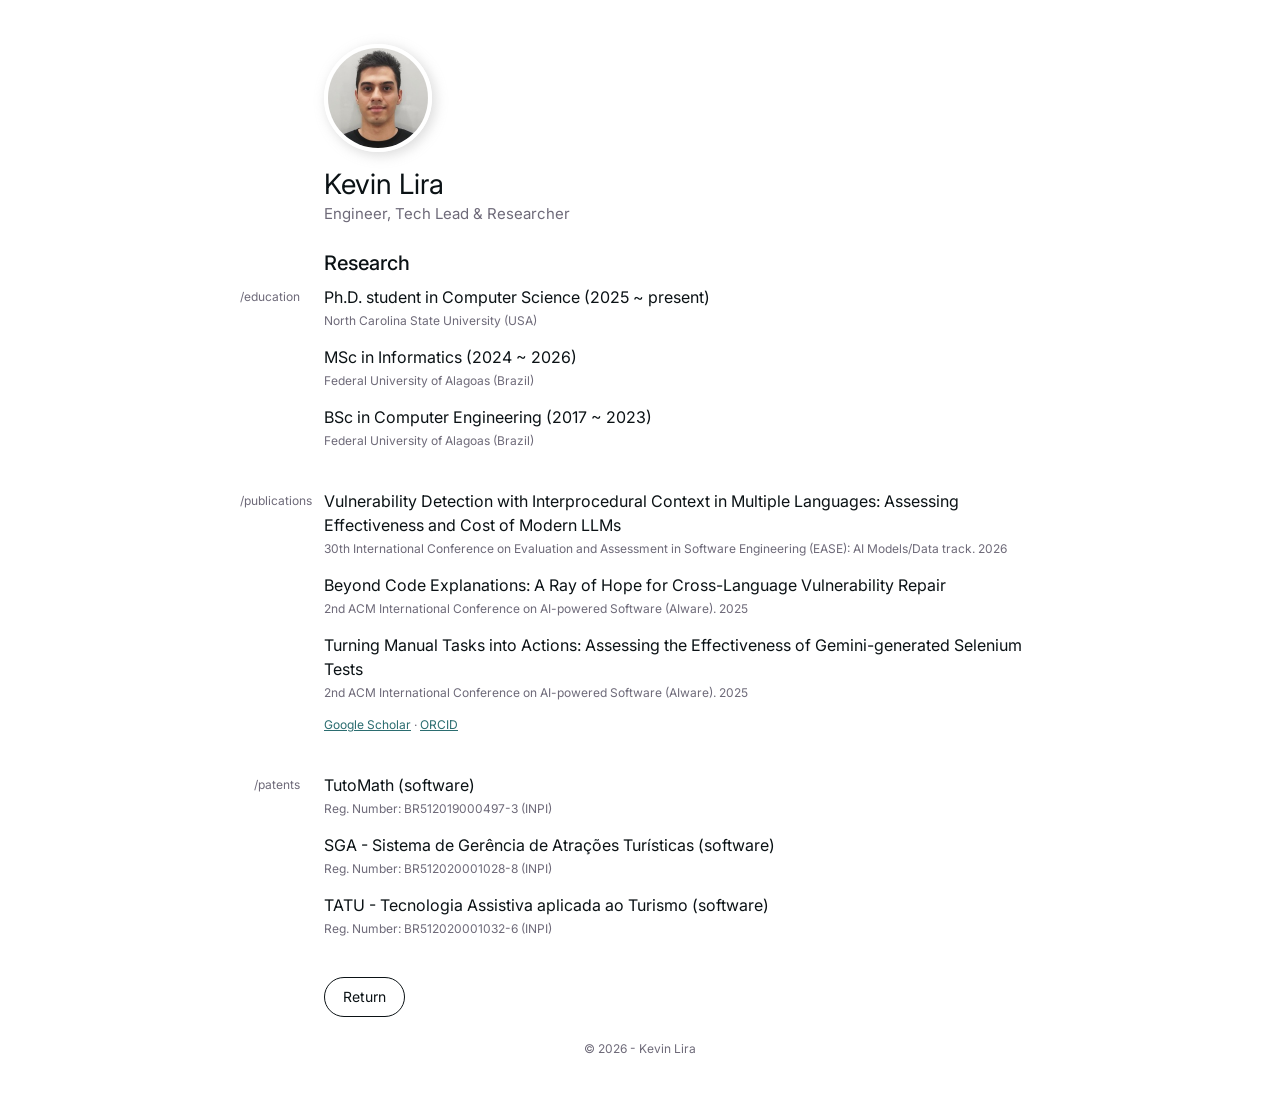
==== publications/index.html @ d783936a "feat: update site structure" ====
<!DOCTYPE html>
<html lang="en-US">

<head>
    <meta charset="utf-8" />
    <meta http-equiv="X-UA-Compatible" content="IE=edge">
    <title>Publications &amp; Research | Kevin Lira</title>
    <meta name="description" content="Peer-reviewed publications by Kevin Lira on LLM-based vulnerability detection, cross-language vulnerability repair, and automated software testing.">
    <meta name="author" content="Kevin Lira">
    <meta name="viewport" content="width=device-width, initial-scale=1">
    <meta name="theme-color" content="#862F32">
    <meta name="apple-mobile-web-app-status-bar-style" content="#862F32">
    <meta name="msapplication-navbutton-color" content="#862F32">
    <link rel="canonical" href="https://kevinws.com/publications/">
    <style>
        html,body,div,span,applet,object,iframe,h1,h2,h3,h4,h5,h6,p,blockquote,pre,a,abbr,acronym,address,big,cite,code,del,dfn,em,img,ins,kbd,q,s,samp,small,strike,strong,sub,sup,tt,var,b,u,i,center,dl,dt,dd,ol,ul,li,fieldset,form,label,legend,table,caption,tbody,tfoot,thead,tr,th,td,article,aside,canvas,details,embed,figure,figcaption,footer,header,hgroup,menu,nav,output,ruby,section,summary,time,mark,audio,video{margin:0;padding:0;border:0;font-size:100%;font:inherit;vertical-align:baseline}
        article,aside,details,figcaption,figure,footer,header,hgroup,menu,nav,section{display:block}
        body{line-height:1}
        ol,ul{list-style:none}
        blockquote,q{quotes:none}
        blockquote:before,blockquote:after,q:before,q:after{content:"";content:none}
        table{border-collapse:collapse;border-spacing:0}
        body{margin:0;height:100vh;display:grid;place-items:center;font-family:"Inter",sans-serif;color:#0b1215}
        .container{margin:24px 0;max-width:800px;padding:20px}
        h1{font-size:28px;font-weight:400}
        h2{font-size:15px;font-weight:400;color:#6E6A79}
        h3{font-weight:500;font-size:20px;margin:32px 0 -12px 84px}
        .label{text-align:right;min-width:60px;font-size:12px;font-weight:400;color:#6E6A79;line-height:2}
        header{margin-left:84px;display:flex;flex-direction:column;gap:8px}
        footer{text-align:center}
        span{font-size:12px;line-height:16px;color:#6E6A79;margin:4px 0 16px;display:block}
        section{margin:24px 0;display:flex;flex-direction:row;gap:24px}
        p{font-size:16px;font-weight:400;line-height:1.5}
        .cta{color:#0b1215;border:1px solid #0b1215;padding:12px 18px;border-radius:32px;text-decoration:none;font-size:14px}
        #social{gap:12px;margin-left:84px}
        .cta:hover{background-color:cadetblue;color:white;border-color:cadetblue}
        a{color:#2B6D70}
        header a{color:inherit;text-decoration:none}
        img{border-radius:50%;margin-bottom:8px;border:4px solid white;box-shadow:#9e9e9e57 3px 3px 12px 1px}
        #publications{display:flex;flex-direction:row}
    </style>

    <!--[if IE]><link rel="shortcut icon" href="/assets/icons/meta/favicon.ico"><![endif]-->
    <link rel="apple-touch-icon" sizes="180x180" href="/assets/icons/meta/apple-touch-icon.png">
    <link rel="icon" href="/assets/icons/meta/icon.png">
    <link rel="preconnect" href="https://fonts.googleapis.com">
    <link rel="preconnect" href="https://fonts.gstatic.com" crossorigin>
    <link rel="preload" as="style" href="https://fonts.googleapis.com/css2?family=Inter:ital,opsz,wght@0,14..32,100..900;1,14..32,100..900&display=swap" onload="this.onload=null;this.rel='stylesheet'">
    <noscript><link rel="stylesheet" href="https://fonts.googleapis.com/css2?family=Inter:ital,opsz,wght@0,14..32,100..900;1,14..32,100..900&display=swap"></noscript>

    <meta property="og:type" content="website">
    <meta property="og:title" content="Publications &amp; Research | Kevin Lira">
    <meta property="og:description" content="Peer-reviewed publications by Kevin Lira on LLM-based vulnerability detection, cross-language vulnerability repair, and automated software testing.">
    <meta property="og:url" content="https://kevinws.com/publications/">
    <meta property="og:image" content="https://kevinws.com/assets/img/avatar.jpeg">
    <meta name="twitter:card" content="summary">
    <meta name="twitter:title" content="Publications &amp; Research | Kevin Lira">
    <meta name="twitter:description" content="Peer-reviewed publications by Kevin Lira on LLM-based vulnerability detection, cross-language vulnerability repair, and automated software testing.">
    <meta name="twitter:image" content="https://kevinws.com/assets/img/avatar.jpeg">

    <script type="application/ld+json">
    {
        "@context": "https://schema.org",
        "@graph": [
            {
                "@type": "ScholarlyArticle",
                "headline": "Vulnerability Detection with Interprocedural Context in Multiple Languages: Assessing Effectiveness and Cost of Modern LLMs",
                "author": { "@type": "Person", "name": "Kevin Lira" },
                "isPartOf": "30th International Conference on Evaluation and Assessment in Software Engineering (EASE): AI Models/Data track",
                "datePublished": "2026"
            },
            {
                "@type": "ScholarlyArticle",
                "headline": "Beyond Code Explanations: A Ray of Hope for Cross-Language Vulnerability Repair",
                "author": { "@type": "Person", "name": "Kevin Lira" },
                "isPartOf": "2nd ACM International Conference on AI-powered Software (AIware)",
                "datePublished": "2025"
            },
            {
                "@type": "ScholarlyArticle",
                "headline": "Turning Manual Tasks into Actions: Assessing the Effectiveness of Gemini-generated Selenium Tests",
                "author": { "@type": "Person", "name": "Kevin Lira" },
                "isPartOf": "2nd ACM International Conference on AI-powered Software (AIware)",
                "datePublished": "2025"
            }
        ]
    }
    </script>
</head>

<body>
    <div class="container">
        <header>
            <a href="/"><img src="/assets/img/avatar.jpeg" width="100" height="100" alt="Kevin Lira" draggable="false"></a>
            <h1><a href="/">Kevin Lira</a></h1>
            <h2>Engineer, Tech Lead & Researcher</h2>
        </header>
        <main>
            <h3>Research</h3>
            <section id="education">

                <div class="label">/education</div>
                <div>

                    <p>Ph.D. student in Computer Science (2025 ~ present)</p>
                    <span>North Carolina State University (USA)</span>

                    <p>MSc in Informatics (2024 ~ 2026)</p>
                    <span>Federal University of Alagoas (Brazil)</span>

                    <p>BSc in Computer Engineering (2017 ~ 2023)</p>
                    <span>Federal University of Alagoas (Brazil)</span>

                </div>
            </section>

            <section id="publications">

                <div class="label">/publications</div>
                <div>
                    <p>Vulnerability Detection with Interprocedural Context in Multiple Languages: Assessing Effectiveness and Cost of Modern LLMs</p>
                    <span>30th International Conference on Evaluation and Assessment in Software Engineering (EASE): AI Models/Data track. 2026</span>

                    <p>Beyond Code Explanations: A Ray of Hope for Cross-Language Vulnerability Repair</p>
                    <span>2nd ACM International Conference on AI-powered Software (AIware). 2025</span>

                    <p>Turning Manual Tasks into Actions: Assessing the Effectiveness of Gemini-generated Selenium Tests</p>
                    <span>2nd ACM International Conference on AI-powered Software (AIware). 2025</span>

                    <span><a rel="me" href="https://scholar.google.com/citations?user=9GWvJagAAAAJ">Google Scholar</a> · <a rel="me" href="https://orcid.org/0000-0001-7324-3925">ORCID</a></span>
                </div>
            </section>

            <section id="patents">

                <div class="label">/patents</div>
                <div>
                    <p>TutoMath (software)</p>
                    <span>Reg. Number: BR512019000497-3 (INPI)</span>

                    <p>SGA - Sistema de Gerência de Atrações Turísticas (software)</p>
                    <span>Reg. Number: BR512020001028-8 (INPI)</span>

                    <p>TATU - Tecnologia Assistiva aplicada ao Turismo (software)</p>
                    <span>Reg. Number: BR512020001032-6 (INPI)</span>
                </div>
            </section>

            <section id="social">
                <a class="cta" href="/">Return</a>
            </section>
        </main>
        <footer>
            <span>© 2026 - Kevin Lira</span>
        </footer>
    </div>

</body>

</html>
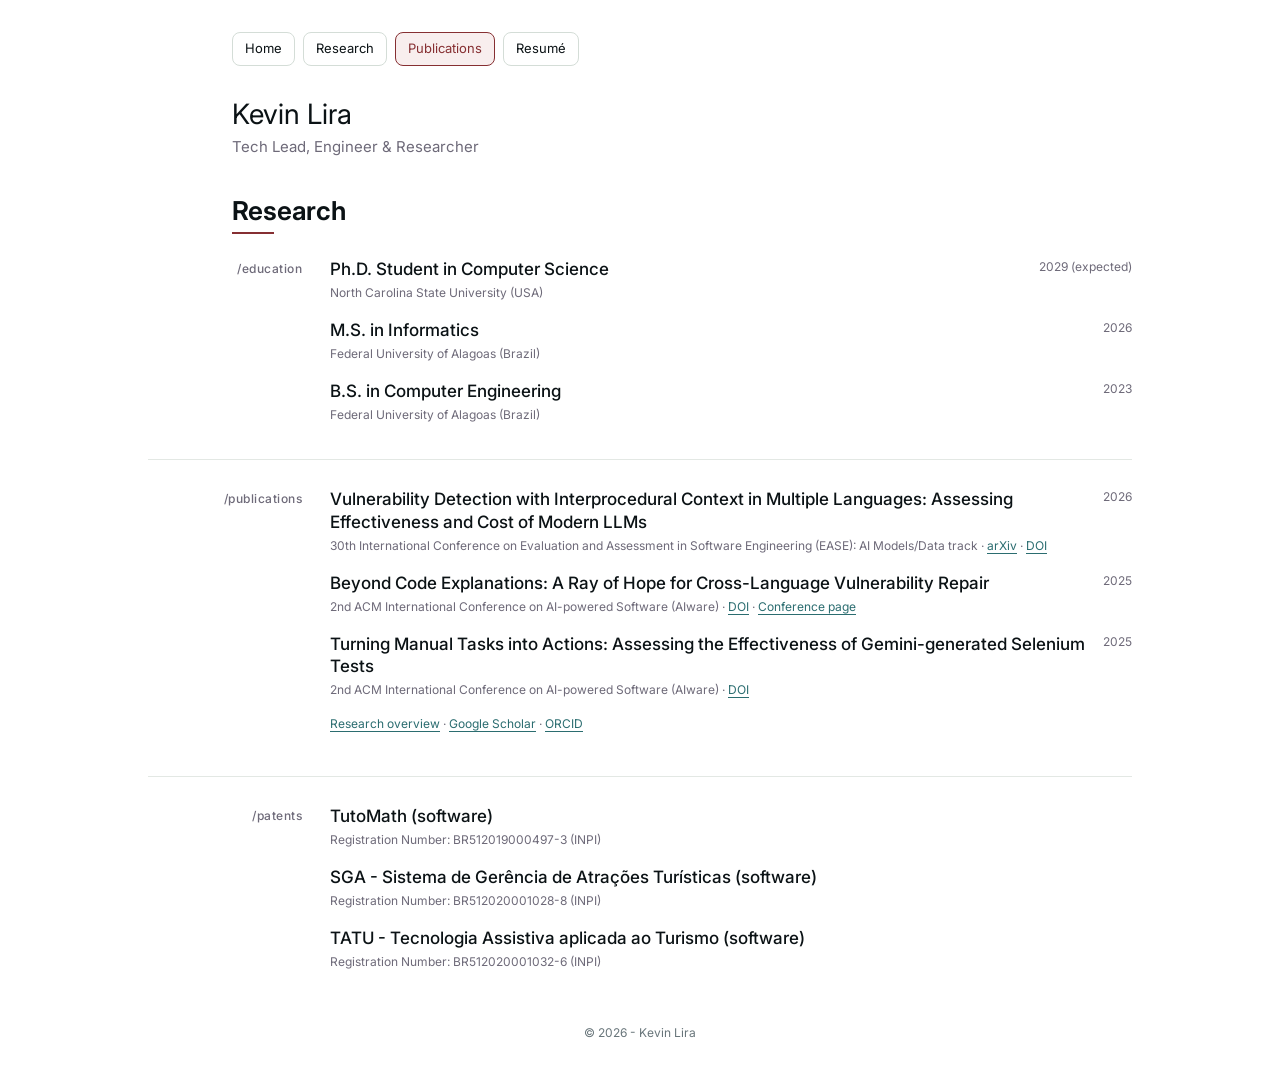
==== commit 71230e0f: "feat: update the content" ====
--- a/publications/index.html
+++ b/publications/index.html
@@ -4,41 +4,15 @@
 <head>
     <meta charset="utf-8" />
     <meta http-equiv="X-UA-Compatible" content="IE=edge">
-    <title>Publications &amp; Research | Kevin Lira</title>
-    <meta name="description" content="Peer-reviewed publications by Kevin Lira on LLM-based vulnerability detection, cross-language vulnerability repair, and automated software testing.">
+    <title>Publications on LLM Security &amp; Software Testing | Kevin Lira</title>
+    <meta name="description" content="Peer-reviewed publications by Kevin Lira on LLM security, vulnerability detection, cross-language vulnerability repair, and AI-generated software tests.">
     <meta name="author" content="Kevin Lira">
     <meta name="viewport" content="width=device-width, initial-scale=1">
     <meta name="theme-color" content="#862F32">
     <meta name="apple-mobile-web-app-status-bar-style" content="#862F32">
     <meta name="msapplication-navbutton-color" content="#862F32">
     <link rel="canonical" href="https://kevinws.com/publications/">
-    <style>
-        html,body,div,span,applet,object,iframe,h1,h2,h3,h4,h5,h6,p,blockquote,pre,a,abbr,acronym,address,big,cite,code,del,dfn,em,img,ins,kbd,q,s,samp,small,strike,strong,sub,sup,tt,var,b,u,i,center,dl,dt,dd,ol,ul,li,fieldset,form,label,legend,table,caption,tbody,tfoot,thead,tr,th,td,article,aside,canvas,details,embed,figure,figcaption,footer,header,hgroup,menu,nav,output,ruby,section,summary,time,mark,audio,video{margin:0;padding:0;border:0;font-size:100%;font:inherit;vertical-align:baseline}
-        article,aside,details,figcaption,figure,footer,header,hgroup,menu,nav,section{display:block}
-        body{line-height:1}
-        ol,ul{list-style:none}
-        blockquote,q{quotes:none}
-        blockquote:before,blockquote:after,q:before,q:after{content:"";content:none}
-        table{border-collapse:collapse;border-spacing:0}
-        body{margin:0;height:100vh;display:grid;place-items:center;font-family:"Inter",sans-serif;color:#0b1215}
-        .container{margin:24px 0;max-width:800px;padding:20px}
-        h1{font-size:28px;font-weight:400}
-        h2{font-size:15px;font-weight:400;color:#6E6A79}
-        h3{font-weight:500;font-size:20px;margin:32px 0 -12px 84px}
-        .label{text-align:right;min-width:60px;font-size:12px;font-weight:400;color:#6E6A79;line-height:2}
-        header{margin-left:84px;display:flex;flex-direction:column;gap:8px}
-        footer{text-align:center}
-        span{font-size:12px;line-height:16px;color:#6E6A79;margin:4px 0 16px;display:block}
-        section{margin:24px 0;display:flex;flex-direction:row;gap:24px}
-        p{font-size:16px;font-weight:400;line-height:1.5}
-        .cta{color:#0b1215;border:1px solid #0b1215;padding:12px 18px;border-radius:32px;text-decoration:none;font-size:14px}
-        #social{gap:12px;margin-left:84px}
-        .cta:hover{background-color:cadetblue;color:white;border-color:cadetblue}
-        a{color:#2B6D70}
-        header a{color:inherit;text-decoration:none}
-        img{border-radius:50%;margin-bottom:8px;border:4px solid white;box-shadow:#9e9e9e57 3px 3px 12px 1px}
-        #publications{display:flex;flex-direction:row}
-    </style>
+    <link rel="stylesheet" href="/assets/css/site.css">
 
     <!--[if IE]><link rel="shortcut icon" href="/assets/icons/meta/favicon.ico"><![endif]-->
     <link rel="apple-touch-icon" sizes="180x180" href="/assets/icons/meta/apple-touch-icon.png">
@@ -49,14 +23,14 @@
     <noscript><link rel="stylesheet" href="https://fonts.googleapis.com/css2?family=Inter:ital,opsz,wght@0,14..32,100..900;1,14..32,100..900&display=swap"></noscript>
 
     <meta property="og:type" content="website">
-    <meta property="og:title" content="Publications &amp; Research | Kevin Lira">
-    <meta property="og:description" content="Peer-reviewed publications by Kevin Lira on LLM-based vulnerability detection, cross-language vulnerability repair, and automated software testing.">
+    <meta property="og:title" content="Publications on LLM Security &amp; Software Testing | Kevin Lira">
+    <meta property="og:description" content="Peer-reviewed publications by Kevin Lira on LLM security, vulnerability detection, cross-language vulnerability repair, and AI-generated software tests.">
     <meta property="og:url" content="https://kevinws.com/publications/">
-    <meta property="og:image" content="https://kevinws.com/assets/img/avatar.jpeg">
+    <meta property="og:image" content="https://kevinws.com/assets/img/kevin-lira-tech-lead-front-end-engineer.jpeg">
     <meta name="twitter:card" content="summary">
-    <meta name="twitter:title" content="Publications &amp; Research | Kevin Lira">
-    <meta name="twitter:description" content="Peer-reviewed publications by Kevin Lira on LLM-based vulnerability detection, cross-language vulnerability repair, and automated software testing.">
-    <meta name="twitter:image" content="https://kevinws.com/assets/img/avatar.jpeg">
+    <meta name="twitter:title" content="Publications on LLM Security &amp; Software Testing | Kevin Lira">
+    <meta name="twitter:description" content="Peer-reviewed publications by Kevin Lira on LLM security, vulnerability detection, cross-language vulnerability repair, and AI-generated software tests.">
+    <meta name="twitter:image" content="https://kevinws.com/assets/img/kevin-lira-tech-lead-front-end-engineer.jpeg">
 
     <script type="application/ld+json">
     {
@@ -65,23 +39,55 @@
             {
                 "@type": "ScholarlyArticle",
                 "headline": "Vulnerability Detection with Interprocedural Context in Multiple Languages: Assessing Effectiveness and Cost of Modern LLMs",
-                "author": { "@type": "Person", "name": "Kevin Lira" },
+                "author": [
+                    { "@id": "https://kevinws.com/#kevin-lira" },
+                    { "@type": "Person", "name": "Baldoino Fonseca" },
+                    { "@type": "Person", "name": "Davy Baía" },
+                    { "@type": "Person", "name": "Márcio Ribeiro" },
+                    { "@type": "Person", "name": "Wesley K. G. Assunção" }
+                ],
                 "isPartOf": "30th International Conference on Evaluation and Assessment in Software Engineering (EASE): AI Models/Data track",
-                "datePublished": "2026"
+                "datePublished": "2026",
+                "identifier": "arXiv:2604.08417",
+                "url": "https://arxiv.org/abs/2604.08417",
+                "sameAs": "https://doi.org/10.48550/arXiv.2604.08417",
+                "keywords": "LLM security, vulnerability detection, interprocedural context, software security"
             },
             {
                 "@type": "ScholarlyArticle",
                 "headline": "Beyond Code Explanations: A Ray of Hope for Cross-Language Vulnerability Repair",
-                "author": { "@type": "Person", "name": "Kevin Lira" },
+                "author": [
+                    { "@id": "https://kevinws.com/#kevin-lira" },
+                    { "@type": "Person", "name": "Baldoino Fonseca" },
+                    { "@type": "Person", "name": "Wesley K. G. Assunção" },
+                    { "@type": "Person", "name": "Davy Baía" },
+                    { "@type": "Person", "name": "Márcio Ribeiro" }
+                ],
                 "isPartOf": "2nd ACM International Conference on AI-powered Software (AIware)",
-                "datePublished": "2025"
+                "datePublished": "2025",
+                "identifier": "10.1109/AIware69974.2025.00017",
+                "url": "https://doi.org/10.1109/AIware69974.2025.00017",
+                "sameAs": "https://2025.aiwareconf.org/details/aiware-2025-papers/18/Beyond-Code-Explanations-A-Ray-of-Hope-for-Cross-Language-Vulnerability-Repair",
+                "keywords": "cross-language vulnerability repair, automated program repair, LLM security"
             },
             {
                 "@type": "ScholarlyArticle",
                 "headline": "Turning Manual Tasks into Actions: Assessing the Effectiveness of Gemini-generated Selenium Tests",
-                "author": { "@type": "Person", "name": "Kevin Lira" },
+                "author": [
+                    { "@type": "Person", "name": "Myron David Lucena Campos Peixoto" },
+                    { "@type": "Person", "name": "Baldoino Fonseca" },
+                    { "@type": "Person", "name": "Davy de Medeiros Baia" },
+                    { "@id": "https://kevinws.com/#kevin-lira" },
+                    { "@type": "Person", "name": "Márcio Ribeiro" },
+                    { "@type": "Person", "name": "Wesley K. G. Assunção" },
+                    { "@type": "Person", "name": "Nathalia Nascimento" },
+                    { "@type": "Person", "name": "Paulo Alencar" }
+                ],
                 "isPartOf": "2nd ACM International Conference on AI-powered Software (AIware)",
-                "datePublished": "2025"
+                "datePublished": "2025",
+                "identifier": "10.1109/AIware69974.2025.00012",
+                "url": "https://doi.org/10.1109/AIware69974.2025.00012",
+                "keywords": "automated software testing, Selenium tests, Gemini, generative AI"
             }
         ]
     }
@@ -90,64 +96,92 @@
 
 <body>
     <div class="container">
-        <header>
-            <a href="/"><img src="/assets/img/avatar.jpeg" width="100" height="100" alt="Kevin Lira" draggable="false"></a>
-            <h1><a href="/">Kevin Lira</a></h1>
-            <h2>Engineer, Tech Lead & Researcher</h2>
+        <nav class="top-menu" aria-label="Site navigation">
+            <input class="menu-toggle" id="site-menu" type="checkbox">
+            <label class="menu-button" for="site-menu">Menu</label>
+            <div class="top-nav">
+                <a href="/">Home</a>
+                <a href="/research/">Research</a>
+                <a href="/publications/" aria-current="page">Publications</a>
+                <a href="/resume/">Resumé</a>
+            </div>
+        </nav>
+        <header class="site-header compact">
+            <h1 class="site-title"><a href="/">Kevin Lira</a></h1>
+            <p class="site-subtitle">Tech Lead, Engineer & Researcher</p>
         </header>
         <main>
-            <h3>Research</h3>
-            <section id="education">
-
+            <h2 class="page-heading">Research</h2>
+            <section class="text-section" id="education">
                 <div class="label">/education</div>
                 <div>
-
-                    <p>Ph.D. student in Computer Science (2025 ~ present)</p>
-                    <span>North Carolina State University (USA)</span>
-
-                    <p>MSc in Informatics (2024 ~ 2026)</p>
-                    <span>Federal University of Alagoas (Brazil)</span>
-
-                    <p>BSc in Computer Engineering (2017 ~ 2023)</p>
-                    <span>Federal University of Alagoas (Brazil)</span>
-
+                    <article class="entry">
+                        <div class="entry-head">
+                            <h2>Ph.D. Student in Computer Science</h2>
+                            <div class="entry-date">2029 (expected)</div>
+                        </div>
+                        <p class="entry-meta">North Carolina State University (USA)</p>
+                    </article>
+                    <article class="entry">
+                        <div class="entry-head">
+                            <h2>M.S. in Informatics</h2>
+                            <div class="entry-date">2026</div>
+                        </div>
+                        <p class="entry-meta">Federal University of Alagoas (Brazil)</p>
+                    </article>
+                    <article class="entry">
+                        <div class="entry-head">
+                            <h2>B.S. in Computer Engineering</h2>
+                            <div class="entry-date">2023</div>
+                        </div>
+                        <p class="entry-meta">Federal University of Alagoas (Brazil)</p>
+                    </article>
                 </div>
             </section>
-
-            <section id="publications">
-
+            <section class="text-section" id="publications">
                 <div class="label">/publications</div>
                 <div>
-                    <p>Vulnerability Detection with Interprocedural Context in Multiple Languages: Assessing Effectiveness and Cost of Modern LLMs</p>
-                    <span>30th International Conference on Evaluation and Assessment in Software Engineering (EASE): AI Models/Data track. 2026</span>
+                    <article class="entry">
+                        <div class="entry-head">
+                            <h2>Vulnerability Detection with Interprocedural Context in Multiple Languages: Assessing Effectiveness and Cost of Modern LLMs</h2>
+                            <div class="entry-date">2026</div>
+                        </div>
+                        <p class="entry-meta">30th International Conference on Evaluation and Assessment in Software Engineering (EASE): AI Models/Data track · <a href="https://arxiv.org/abs/2604.08417">arXiv</a> · <a href="https://doi.org/10.48550/arXiv.2604.08417">DOI</a></p>
+                    </article>
+                    <article class="entry">
+                        <div class="entry-head">
+                            <h2>Beyond Code Explanations: A Ray of Hope for Cross-Language Vulnerability Repair</h2>
+                            <div class="entry-date">2025</div>
+                        </div>
+                        <p class="entry-meta">2nd ACM International Conference on AI-powered Software (AIware) · <a href="https://doi.org/10.1109/AIware69974.2025.00017">DOI</a> · <a href="https://2025.aiwareconf.org/details/aiware-2025-papers/18/Beyond-Code-Explanations-A-Ray-of-Hope-for-Cross-Language-Vulnerability-Repair">Conference page</a></p>
+                    </article>
+                    <article class="entry">
+                        <div class="entry-head">
+                            <h2>Turning Manual Tasks into Actions: Assessing the Effectiveness of Gemini-generated Selenium Tests</h2>
+                            <div class="entry-date">2025</div>
+                        </div>
+                        <p class="entry-meta">2nd ACM International Conference on AI-powered Software (AIware) · <a href="https://doi.org/10.1109/AIware69974.2025.00012">DOI</a></p>
+                    </article>
 
-                    <p>Beyond Code Explanations: A Ray of Hope for Cross-Language Vulnerability Repair</p>
-                    <span>2nd ACM International Conference on AI-powered Software (AIware). 2025</span>
-
-                    <p>Turning Manual Tasks into Actions: Assessing the Effectiveness of Gemini-generated Selenium Tests</p>
-                    <span>2nd ACM International Conference on AI-powered Software (AIware). 2025</span>
-
-                    <span><a rel="me" href="https://scholar.google.com/citations?user=9GWvJagAAAAJ">Google Scholar</a> · <a rel="me" href="https://orcid.org/0000-0001-7324-3925">ORCID</a></span>
+                    <span><a href="/research/">Research overview</a> · <a rel="me" href="https://scholar.google.com/citations?user=9GWvJagAAAAJ">Google Scholar</a> · <a rel="me" href="https://orcid.org/0000-0001-7324-3925">ORCID</a></span>
                 </div>
             </section>
-
-            <section id="patents">
-
+            <section class="text-section" id="patents">
                 <div class="label">/patents</div>
                 <div>
-                    <p>TutoMath (software)</p>
-                    <span>Reg. Number: BR512019000497-3 (INPI)</span>
-
-                    <p>SGA - Sistema de Gerência de Atrações Turísticas (software)</p>
-                    <span>Reg. Number: BR512020001028-8 (INPI)</span>
-
-                    <p>TATU - Tecnologia Assistiva aplicada ao Turismo (software)</p>
-                    <span>Reg. Number: BR512020001032-6 (INPI)</span>
+                    <article class="entry">
+                        <h2>TutoMath (software)</h2>
+                        <p class="entry-meta">Registration Number: BR512019000497-3 (INPI)</p>
+                    </article>
+                    <article class="entry">
+                        <h2>SGA - Sistema de Gerência de Atrações Turísticas (software)</h2>
+                        <p class="entry-meta">Registration Number: BR512020001028-8 (INPI)</p>
+                    </article>
+                    <article class="entry">
+                        <h2>TATU - Tecnologia Assistiva aplicada ao Turismo (software)</h2>
+                        <p class="entry-meta">Registration Number: BR512020001032-6 (INPI)</p>
+                    </article>
                 </div>
-            </section>
-
-            <section id="social">
-                <a class="cta" href="/">Return</a>
             </section>
         </main>
         <footer>
--- a/assets/css/site.css
+++ b/assets/css/site.css
@@ -0,0 +1,67 @@
+:root{--ink:#0b1215;--muted:#6e6a79;--link:#2b6d70;--accent:#862f32;--line:#e3e8e4;--line-strong:#d4ddd7;--wash:#eef7f6;--soft:#fbfcfb;--label-col:154px;--gap:28px;--content-start:182px;--radius:8px}
+*{box-sizing:border-box}
+html{font-size:16px}
+body{margin:0;min-height:100vh;font-family:"Inter",sans-serif;color:var(--ink);background:#fff;line-height:1.5;-webkit-font-smoothing:antialiased;text-rendering:optimizeLegibility}
+a{color:var(--link);text-decoration-thickness:1px;text-underline-offset:3px}
+a:hover{color:var(--accent)}
+a:focus-visible,.menu-button:focus-visible{outline:2px solid var(--link);outline-offset:3px}
+.container{width:min(1040px,100%);margin:0 auto;padding:32px 28px 24px}
+.top-menu{margin:0 0 32px 84px}
+.menu-toggle{position:absolute;width:1px;height:1px;opacity:0}
+.menu-button{display:none}
+.top-nav{display:flex;flex-wrap:wrap;gap:8px}
+.top-nav a{display:inline-flex;align-items:center;min-height:34px;padding:8px 12px;border:1px solid var(--line-strong);border-radius:var(--radius);color:var(--ink);background:#fff;text-decoration:none;font-size:13px;line-height:1.2}
+.top-nav a:hover{border-color:var(--link);background:var(--wash);color:var(--ink)}
+.top-nav a[aria-current="page"]{border-color:var(--accent);background:#f8eeee;color:var(--accent)}
+.site-header{margin-left:84px;display:flex;flex-direction:column;gap:8px}
+.site-header.compact{gap:6px}
+.site-header a{color:inherit;text-decoration:none}
+.site-avatar{width:100px;height:100px;border-radius:50%;margin-bottom:8px;border:4px solid #fff;box-shadow:0 8px 24px rgba(25,39,44,.16);object-fit:cover}
+.site-title{font-size:28px;line-height:1.15;font-weight:400;letter-spacing:0;margin:0}
+.site-subtitle{font-size:15px;font-weight:400;color:var(--muted);margin:0}
+.resume-contact{display:flex;flex-wrap:wrap;gap:8px 14px;margin:4px 0 0;color:var(--muted);font-size:13px;line-height:1.4}
+.resume-contact a{color:var(--link);text-decoration:none}
+.resume-contact a:hover{text-decoration:underline}
+.resume-actions{display:flex;flex-wrap:wrap;gap:8px;margin-top:10px}
+.download-link{display:inline-flex;align-items:center;min-height:34px;padding:8px 12px;border:1px solid var(--accent);border-radius:var(--radius);background:#fff;color:var(--accent);text-decoration:none;font-size:13px;line-height:1.2}
+.download-link:hover{background:#f8eeee;color:var(--accent)}
+.page-heading{position:relative;font-weight:650;font-size:26px;line-height:1.2;margin:36px 0 4px;padding-left:84px;color:var(--ink)}
+.page-heading:before{content:"";position:absolute;left:84px;bottom:-8px;width:42px;height:2px;background:var(--accent)}
+.text-section{display:grid;grid-template-columns:var(--label-col) minmax(0,1fr);align-items:start;gap:var(--gap);width:100%;margin:0;padding:28px 0;border-top:1px solid var(--line)}
+main>.text-section:first-child,.page-heading+.text-section{border-top:0}
+.label{text-align:right;font-size:12px;font-weight:500;color:var(--muted);line-height:1.8;letter-spacing:.04em}
+.chip-section .label{padding-top:12px}
+p,.text-section li{font-size:16px;font-weight:400;line-height:1.5;margin:0}
+.text-section ul{list-style:none;margin:0;padding:0}
+.text-section li{margin-bottom:10px}
+.text-section span{font-size:12px;line-height:16px;color:var(--muted);margin:4px 0 16px;display:block}
+.entry{margin-bottom:18px}
+.entry:last-child{margin-bottom:0}
+.entry-head{display:flex;align-items:flex-start;justify-content:space-between;gap:18px;margin-bottom:2px}
+.entry h2{font-size:17px;line-height:1.35;font-weight:500;margin:0}
+.entry-date{font-size:12px;line-height:1.5;color:var(--muted);text-align:right;white-space:nowrap}
+.entry-meta{font-size:12px;line-height:16px;color:var(--muted);margin:4px 0 8px}
+.entry ul{list-style:none;margin:0;padding:0}
+.dash-list li,.entry li{font-size:14px;line-height:1.5;margin:0 0 6px;padding-left:14px;position:relative}
+.dash-list li:before,.entry li:before{content:"";position:absolute;left:0;top:.72em;width:6px;height:1px;background:var(--accent)}
+.chips{display:flex;flex-wrap:wrap;gap:6px}
+.chip{display:inline-flex;align-items:center;min-height:28px;padding:5px 9px;border-radius:var(--radius);border:1px solid #d9e1dc;background:var(--soft);color:#243036;font-size:13px;line-height:1.2}
+.text-section .chip{margin:0}
+footer{text-align:center;color:#68757a;font-size:12px;padding:18px 0 0}
+
+@media (max-width:720px){
+    .container{padding:24px 20px}
+    .top-menu,.site-header{margin-left:0}
+    .page-heading{padding-left:0}
+    .page-heading:before{left:0}
+    .menu-button{display:inline-flex;align-items:center;gap:8px;min-height:38px;padding:9px 12px;border:1px solid var(--line-strong);border-radius:var(--radius);background:#fff;color:var(--ink);font-size:13px;line-height:1.2;cursor:pointer}
+    .menu-toggle:focus-visible+.menu-button{outline:2px solid var(--link);outline-offset:3px}
+    .menu-button:before{content:"";display:block;width:16px;height:12px;background:linear-gradient(currentColor,currentColor) 0 0/16px 2px no-repeat,linear-gradient(currentColor,currentColor) 0 5px/16px 2px no-repeat,linear-gradient(currentColor,currentColor) 0 10px/16px 2px no-repeat}
+    .top-nav{display:none;flex-direction:column;align-items:stretch;margin-top:10px}
+    .top-nav a{width:100%;justify-content:center}
+    .menu-toggle:checked~.top-nav{display:flex}
+    .text-section{display:grid;grid-template-columns:1fr;gap:12px;padding:24px 0}
+    .label{text-align:left;min-width:72px}
+    .entry-head{display:block}
+    .entry-date{text-align:left;margin-top:2px;white-space:normal}
+}
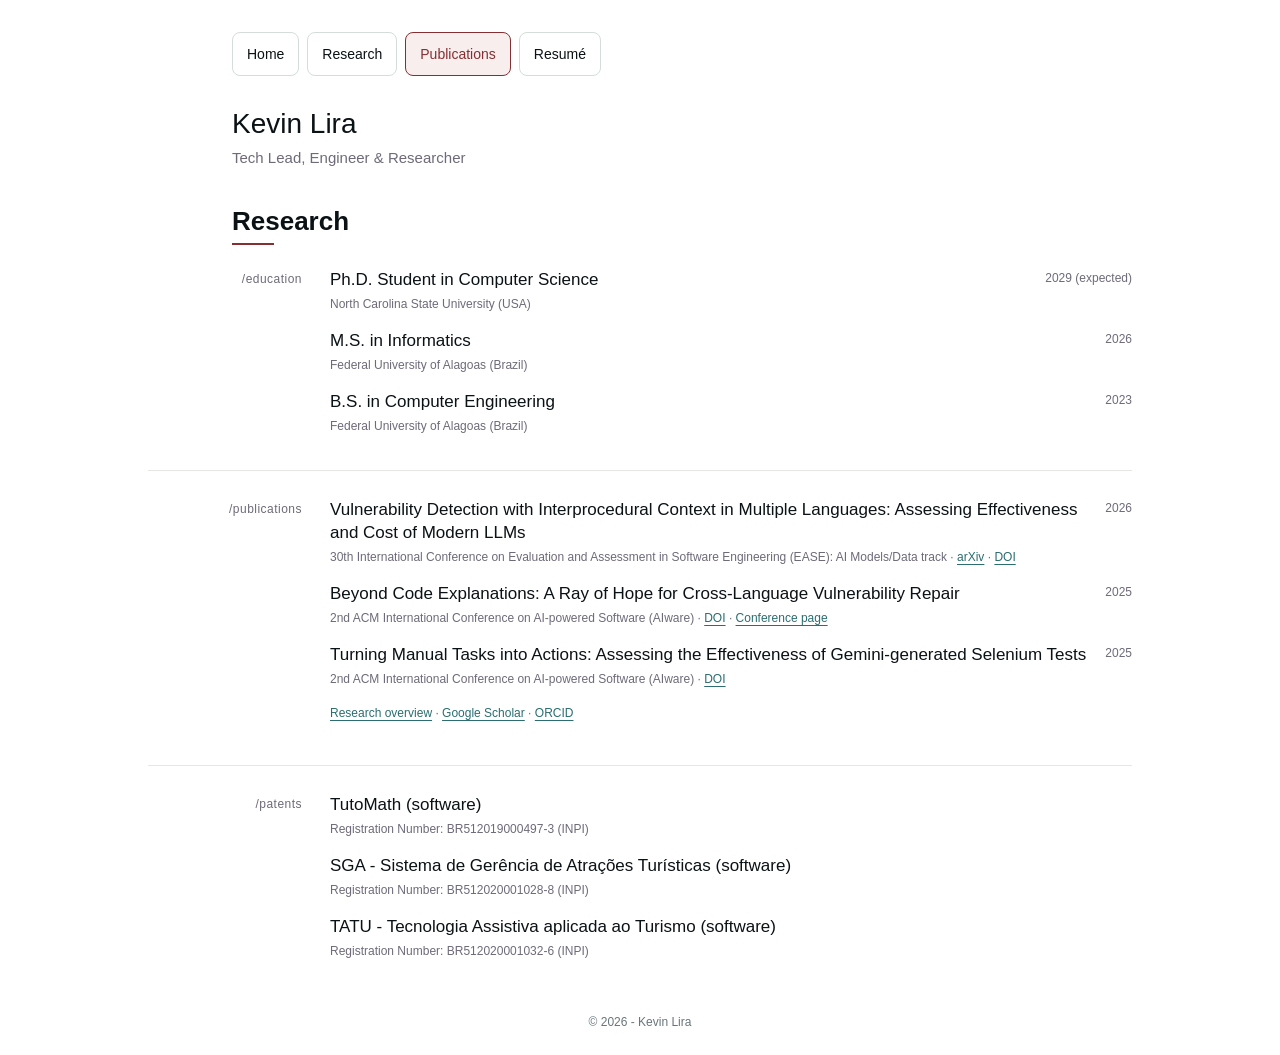
==== commit a7969dc7: "feat: fix performance issues" ====
--- a/publications/index.html
+++ b/publications/index.html
@@ -7,6 +7,7 @@
     <title>Publications on LLM Security &amp; Software Testing | Kevin Lira</title>
     <meta name="description" content="Peer-reviewed publications by Kevin Lira on LLM security, vulnerability detection, cross-language vulnerability repair, and AI-generated software tests.">
     <meta name="author" content="Kevin Lira">
+    <meta name="robots" content="index,follow,max-image-preview:large">
     <meta name="viewport" content="width=device-width, initial-scale=1">
     <meta name="theme-color" content="#862F32">
     <meta name="apple-mobile-web-app-status-bar-style" content="#862F32">
@@ -17,11 +18,6 @@
     <!--[if IE]><link rel="shortcut icon" href="/assets/icons/meta/favicon.ico"><![endif]-->
     <link rel="apple-touch-icon" sizes="180x180" href="/assets/icons/meta/apple-touch-icon.png">
     <link rel="icon" href="/assets/icons/meta/icon.png">
-    <link rel="preconnect" href="https://fonts.googleapis.com">
-    <link rel="preconnect" href="https://fonts.gstatic.com" crossorigin>
-    <link rel="preload" as="style" href="https://fonts.googleapis.com/css2?family=Inter:ital,opsz,wght@0,14..32,100..900;1,14..32,100..900&display=swap" onload="this.onload=null;this.rel='stylesheet'">
-    <noscript><link rel="stylesheet" href="https://fonts.googleapis.com/css2?family=Inter:ital,opsz,wght@0,14..32,100..900;1,14..32,100..900&display=swap"></noscript>
-
     <meta property="og:type" content="website">
     <meta property="og:title" content="Publications on LLM Security &amp; Software Testing | Kevin Lira">
     <meta property="og:description" content="Peer-reviewed publications by Kevin Lira on LLM security, vulnerability detection, cross-language vulnerability repair, and AI-generated software tests.">
@@ -88,6 +84,24 @@
                 "identifier": "10.1109/AIware69974.2025.00012",
                 "url": "https://doi.org/10.1109/AIware69974.2025.00012",
                 "keywords": "automated software testing, Selenium tests, Gemini, generative AI"
+            }
+            ,
+            {
+                "@type": "WebPage",
+                "@id": "https://kevinws.com/publications/#webpage",
+                "url": "https://kevinws.com/publications/",
+                "name": "Publications on LLM Security and Software Testing | Kevin Lira",
+                "description": "Peer-reviewed publications by Kevin Lira on LLM security, vulnerability detection, cross-language vulnerability repair, and AI-generated software tests.",
+                "inLanguage": "en-US",
+                "isPartOf": { "@id": "https://kevinws.com/#website" }
+            },
+            {
+                "@type": "BreadcrumbList",
+                "@id": "https://kevinws.com/publications/#breadcrumb",
+                "itemListElement": [
+                    { "@type": "ListItem", "position": 1, "name": "Home", "item": "https://kevinws.com/" },
+                    { "@type": "ListItem", "position": 2, "name": "Publications", "item": "https://kevinws.com/publications/" }
+                ]
             }
         ]
     }
--- a/assets/css/site.css
+++ b/assets/css/site.css
@@ -1,7 +1,7 @@
 :root{--ink:#0b1215;--muted:#6e6a79;--link:#2b6d70;--accent:#862f32;--line:#e3e8e4;--line-strong:#d4ddd7;--wash:#eef7f6;--soft:#fbfcfb;--label-col:154px;--gap:28px;--content-start:182px;--radius:8px}
 *{box-sizing:border-box}
 html{font-size:16px}
-body{margin:0;min-height:100vh;font-family:"Inter",sans-serif;color:var(--ink);background:#fff;line-height:1.5;-webkit-font-smoothing:antialiased;text-rendering:optimizeLegibility}
+body{margin:0;min-height:100vh;font-family:Inter,-apple-system,BlinkMacSystemFont,"Segoe UI",Roboto,Arial,sans-serif;color:var(--ink);background:#fff;line-height:1.5;-webkit-font-smoothing:antialiased;text-rendering:optimizeLegibility}
 a{color:var(--link);text-decoration-thickness:1px;text-underline-offset:3px}
 a:hover{color:var(--accent)}
 a:focus-visible,.menu-button:focus-visible{outline:2px solid var(--link);outline-offset:3px}
@@ -10,7 +10,7 @@
 .menu-toggle{position:absolute;width:1px;height:1px;opacity:0}
 .menu-button{display:none}
 .top-nav{display:flex;flex-wrap:wrap;gap:8px}
-.top-nav a{display:inline-flex;align-items:center;min-height:34px;padding:8px 12px;border:1px solid var(--line-strong);border-radius:var(--radius);color:var(--ink);background:#fff;text-decoration:none;font-size:13px;line-height:1.2}
+.top-nav a{display:inline-flex;align-items:center;min-height:44px;padding:11px 14px;border:1px solid var(--line-strong);border-radius:var(--radius);color:var(--ink);background:#fff;text-decoration:none;font-size:14px;line-height:1.2}
 .top-nav a:hover{border-color:var(--link);background:var(--wash);color:var(--ink)}
 .top-nav a[aria-current="page"]{border-color:var(--accent);background:#f8eeee;color:var(--accent)}
 .site-header{margin-left:84px;display:flex;flex-direction:column;gap:8px}
@@ -31,7 +31,7 @@
 main>.text-section:first-child,.page-heading+.text-section{border-top:0}
 .label{text-align:right;font-size:12px;font-weight:500;color:var(--muted);line-height:1.8;letter-spacing:.04em}
 .chip-section .label{padding-top:12px}
-p,.text-section li{font-size:16px;font-weight:400;line-height:1.5;margin:0}
+p,.text-section li{font-size:16px;font-weight:400;line-height:1.6;margin:0}
 .text-section ul{list-style:none;margin:0;padding:0}
 .text-section li{margin-bottom:10px}
 .text-section span{font-size:12px;line-height:16px;color:var(--muted);margin:4px 0 16px;display:block}
@@ -54,7 +54,7 @@
     .top-menu,.site-header{margin-left:0}
     .page-heading{padding-left:0}
     .page-heading:before{left:0}
-    .menu-button{display:inline-flex;align-items:center;gap:8px;min-height:38px;padding:9px 12px;border:1px solid var(--line-strong);border-radius:var(--radius);background:#fff;color:var(--ink);font-size:13px;line-height:1.2;cursor:pointer}
+.menu-button{display:inline-flex;align-items:center;gap:8px;min-height:44px;padding:11px 14px;border:1px solid var(--line-strong);border-radius:var(--radius);background:#fff;color:var(--ink);font-size:14px;line-height:1.2;cursor:pointer}
     .menu-toggle:focus-visible+.menu-button{outline:2px solid var(--link);outline-offset:3px}
     .menu-button:before{content:"";display:block;width:16px;height:12px;background:linear-gradient(currentColor,currentColor) 0 0/16px 2px no-repeat,linear-gradient(currentColor,currentColor) 0 5px/16px 2px no-repeat,linear-gradient(currentColor,currentColor) 0 10px/16px 2px no-repeat}
     .top-nav{display:none;flex-direction:column;align-items:stretch;margin-top:10px}
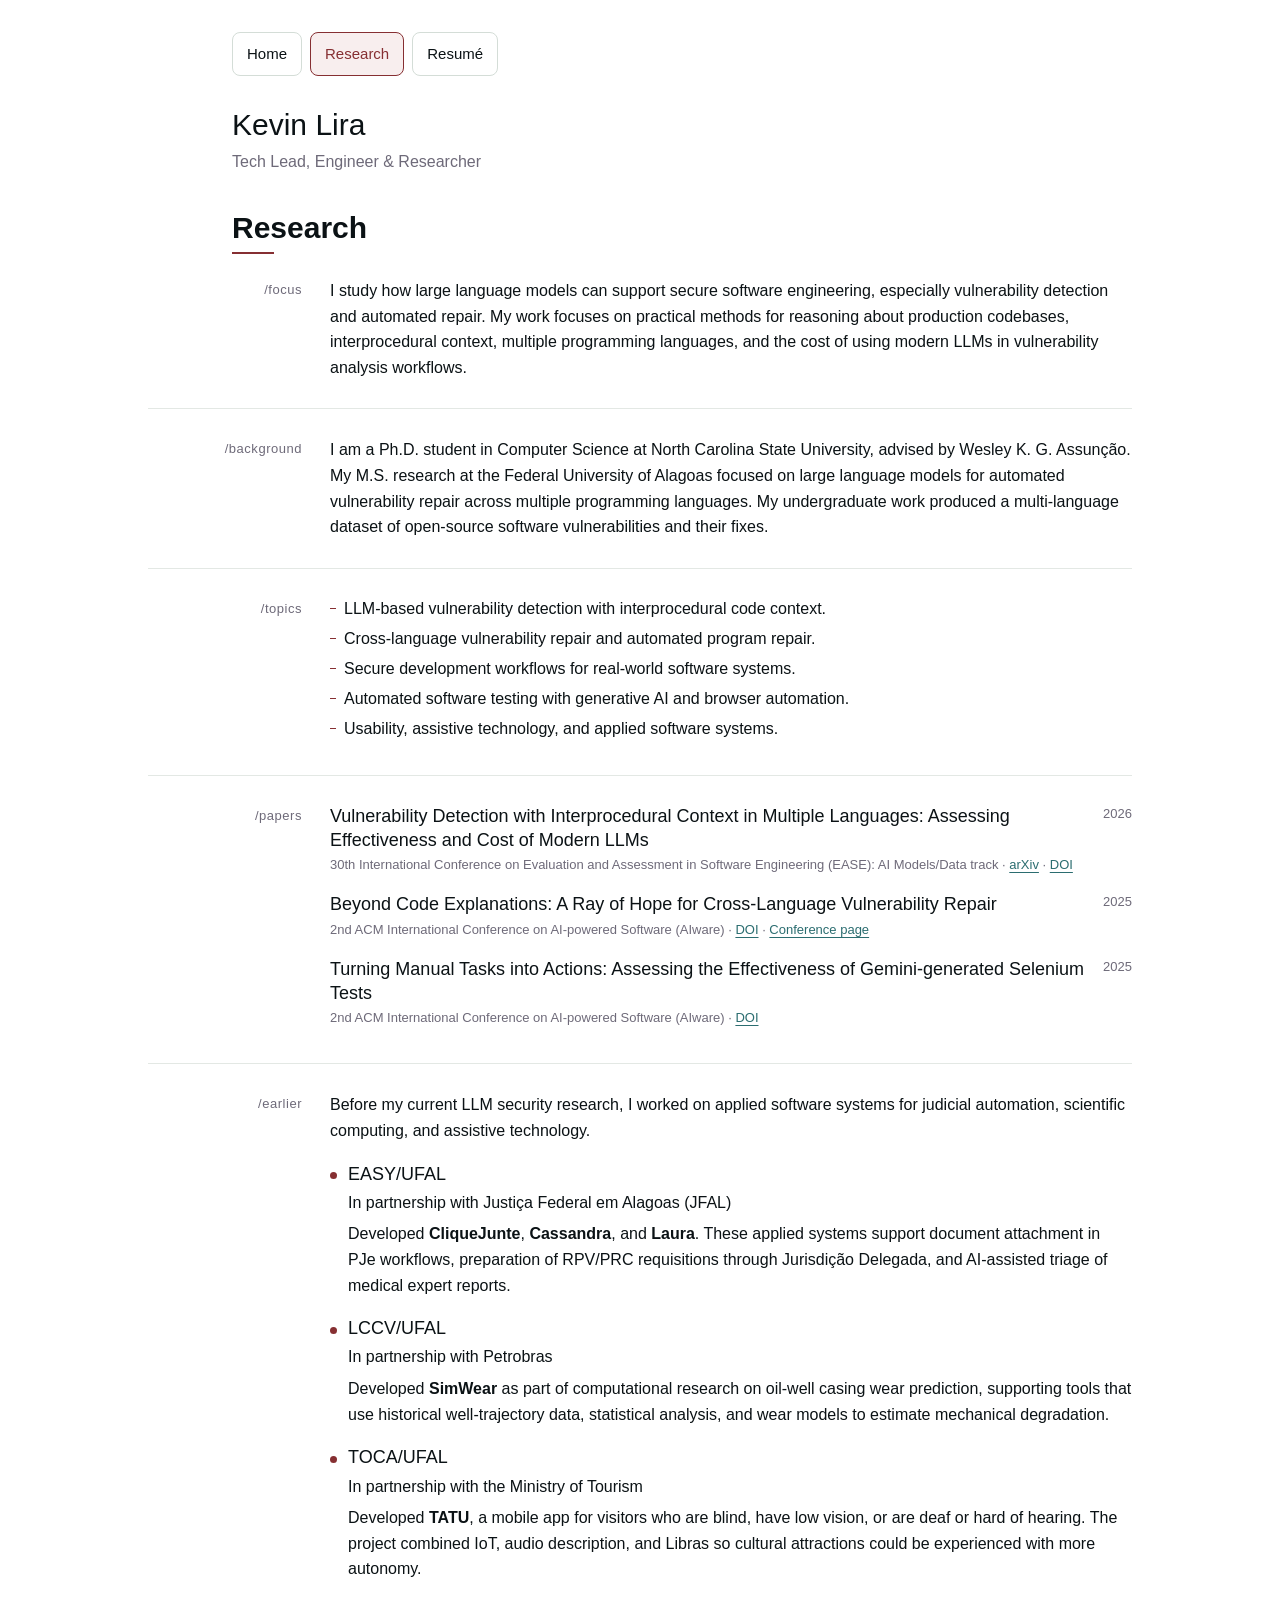
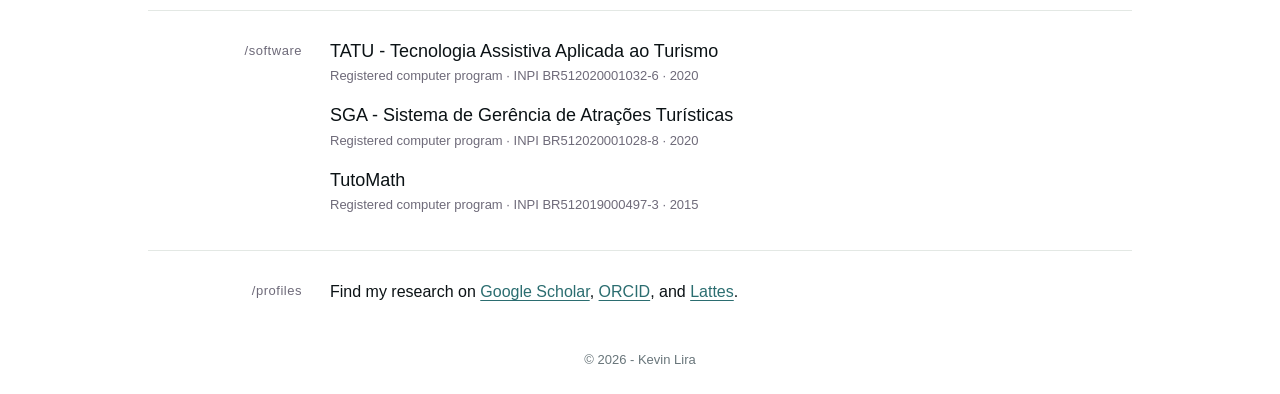
==== commit c897f8dc: "feat: update the content" ====
--- a/publications/index.html
+++ b/publications/index.html
@@ -4,119 +4,22 @@
 <head>
     <meta charset="utf-8" />
     <meta http-equiv="X-UA-Compatible" content="IE=edge">
-    <title>Publications on LLM Security &amp; Software Testing | Kevin Lira</title>
-    <meta name="description" content="Peer-reviewed publications by Kevin Lira on LLM security, vulnerability detection, cross-language vulnerability repair, and AI-generated software tests.">
+    <title>Publications Have Moved | Kevin Lira</title>
+    <meta name="description" content="Kevin Lira's publications are now listed on the research page.">
     <meta name="author" content="Kevin Lira">
-    <meta name="robots" content="index,follow,max-image-preview:large">
+    <meta name="robots" content="noindex,follow">
     <meta name="viewport" content="width=device-width, initial-scale=1">
-    <meta name="theme-color" content="#862F32">
-    <meta name="apple-mobile-web-app-status-bar-style" content="#862F32">
-    <meta name="msapplication-navbutton-color" content="#862F32">
-    <link rel="canonical" href="https://kevinws.com/publications/">
-    <link rel="stylesheet" href="/assets/css/site.css">
-
-    <!--[if IE]><link rel="shortcut icon" href="/assets/icons/meta/favicon.ico"><![endif]-->
-    <link rel="apple-touch-icon" sizes="180x180" href="/assets/icons/meta/apple-touch-icon.png">
-    <link rel="icon" href="/assets/icons/meta/icon.png">
-    <meta property="og:type" content="website">
-    <meta property="og:title" content="Publications on LLM Security &amp; Software Testing | Kevin Lira">
-    <meta property="og:description" content="Peer-reviewed publications by Kevin Lira on LLM security, vulnerability detection, cross-language vulnerability repair, and AI-generated software tests.">
-    <meta property="og:url" content="https://kevinws.com/publications/">
-    <meta property="og:image" content="https://kevinws.com/assets/img/kevin-lira-tech-lead-front-end-engineer.jpeg">
-    <meta name="twitter:card" content="summary">
-    <meta name="twitter:title" content="Publications on LLM Security &amp; Software Testing | Kevin Lira">
-    <meta name="twitter:description" content="Peer-reviewed publications by Kevin Lira on LLM security, vulnerability detection, cross-language vulnerability repair, and AI-generated software tests.">
-    <meta name="twitter:image" content="https://kevinws.com/assets/img/kevin-lira-tech-lead-front-end-engineer.jpeg">
-
-    <script type="application/ld+json">
-    {
-        "@context": "https://schema.org",
-        "@graph": [
-            {
-                "@type": "ScholarlyArticle",
-                "headline": "Vulnerability Detection with Interprocedural Context in Multiple Languages: Assessing Effectiveness and Cost of Modern LLMs",
-                "author": [
-                    { "@id": "https://kevinws.com/#kevin-lira" },
-                    { "@type": "Person", "name": "Baldoino Fonseca" },
-                    { "@type": "Person", "name": "Davy Baía" },
-                    { "@type": "Person", "name": "Márcio Ribeiro" },
-                    { "@type": "Person", "name": "Wesley K. G. Assunção" }
-                ],
-                "isPartOf": "30th International Conference on Evaluation and Assessment in Software Engineering (EASE): AI Models/Data track",
-                "datePublished": "2026",
-                "identifier": "arXiv:2604.08417",
-                "url": "https://arxiv.org/abs/2604.08417",
-                "sameAs": "https://doi.org/10.48550/arXiv.2604.08417",
-                "keywords": "LLM security, vulnerability detection, interprocedural context, software security"
-            },
-            {
-                "@type": "ScholarlyArticle",
-                "headline": "Beyond Code Explanations: A Ray of Hope for Cross-Language Vulnerability Repair",
-                "author": [
-                    { "@id": "https://kevinws.com/#kevin-lira" },
-                    { "@type": "Person", "name": "Baldoino Fonseca" },
-                    { "@type": "Person", "name": "Wesley K. G. Assunção" },
-                    { "@type": "Person", "name": "Davy Baía" },
-                    { "@type": "Person", "name": "Márcio Ribeiro" }
-                ],
-                "isPartOf": "2nd ACM International Conference on AI-powered Software (AIware)",
-                "datePublished": "2025",
-                "identifier": "10.1109/AIware69974.2025.00017",
-                "url": "https://doi.org/10.1109/AIware69974.2025.00017",
-                "sameAs": "https://2025.aiwareconf.org/details/aiware-2025-papers/18/Beyond-Code-Explanations-A-Ray-of-Hope-for-Cross-Language-Vulnerability-Repair",
-                "keywords": "cross-language vulnerability repair, automated program repair, LLM security"
-            },
-            {
-                "@type": "ScholarlyArticle",
-                "headline": "Turning Manual Tasks into Actions: Assessing the Effectiveness of Gemini-generated Selenium Tests",
-                "author": [
-                    { "@type": "Person", "name": "Myron David Lucena Campos Peixoto" },
-                    { "@type": "Person", "name": "Baldoino Fonseca" },
-                    { "@type": "Person", "name": "Davy de Medeiros Baia" },
-                    { "@id": "https://kevinws.com/#kevin-lira" },
-                    { "@type": "Person", "name": "Márcio Ribeiro" },
-                    { "@type": "Person", "name": "Wesley K. G. Assunção" },
-                    { "@type": "Person", "name": "Nathalia Nascimento" },
-                    { "@type": "Person", "name": "Paulo Alencar" }
-                ],
-                "isPartOf": "2nd ACM International Conference on AI-powered Software (AIware)",
-                "datePublished": "2025",
-                "identifier": "10.1109/AIware69974.2025.00012",
-                "url": "https://doi.org/10.1109/AIware69974.2025.00012",
-                "keywords": "automated software testing, Selenium tests, Gemini, generative AI"
-            }
-            ,
-            {
-                "@type": "WebPage",
-                "@id": "https://kevinws.com/publications/#webpage",
-                "url": "https://kevinws.com/publications/",
-                "name": "Publications on LLM Security and Software Testing | Kevin Lira",
-                "description": "Peer-reviewed publications by Kevin Lira on LLM security, vulnerability detection, cross-language vulnerability repair, and AI-generated software tests.",
-                "inLanguage": "en-US",
-                "isPartOf": { "@id": "https://kevinws.com/#website" }
-            },
-            {
-                "@type": "BreadcrumbList",
-                "@id": "https://kevinws.com/publications/#breadcrumb",
-                "itemListElement": [
-                    { "@type": "ListItem", "position": 1, "name": "Home", "item": "https://kevinws.com/" },
-                    { "@type": "ListItem", "position": 2, "name": "Publications", "item": "https://kevinws.com/publications/" }
-                ]
-            }
-        ]
-    }
-    </script>
+    <meta http-equiv="refresh" content="0; url=/research/#publications">
+    <link rel="canonical" href="https://kevinws.com/research/">
+    <style>:root{--ink:#0b1215;--muted:#6e6a79;--link:#2b6d70;--accent:#862f32;--accent-soft:#f8eeee;--line:#e3e8e4;--line-strong:#d4ddd7;--wash:#eef7f6;--soft:#fbfcfb;--chip-ink:#243036;--footer:#68757a;--label-col:154px;--gap:28px;--radius:8px}*{box-sizing:border-box}html{font-size:16px}body{margin:0;min-height:100vh;font-family:Inter,-apple-system,BlinkMacSystemFont,"Segoe UI",Roboto,Arial,sans-serif;color:var(--ink);background:#fff;line-height:1.5;-webkit-font-smoothing:antialiased;text-rendering:optimizeLegibility}a{color:var(--link);text-decoration-thickness:1px;text-underline-offset:3px}a:hover{color:var(--accent)}a:focus-visible,.menu-button:focus-visible{outline:2px solid var(--link);outline-offset:3px}.container{width:min(1040px,100%);margin:0 auto;padding:32px 28px 24px}.top-menu{margin:0 0 32px 84px}.menu-button{display:none}.top-nav{display:flex;flex-wrap:wrap;gap:8px}.top-nav a{display:inline-flex;align-items:center;min-height:44px;padding:11px 14px;border:1px solid var(--line-strong);border-radius:var(--radius);color:var(--ink);background:#fff;text-decoration:none;font-size:15px;line-height:1.2}.top-nav a:hover{border-color:var(--link);background:var(--wash);color:var(--ink)}.top-nav a[aria-current="page"]{border-color:var(--accent);background:var(--accent-soft);color:var(--accent)}.site-header{margin-left:84px;display:flex;flex-direction:column;gap:8px}.site-header.compact{gap:6px}.site-header a{color:inherit;text-decoration:none}.site-avatar{width:100px;height:100px;border-radius:50%;margin-bottom:8px;border:4px solid #fff;box-shadow:0 8px 24px rgba(25,39,44,.16);object-fit:cover}.site-title{font-size:30px;line-height:1.15;font-weight:400;letter-spacing:0;margin:0}.site-subtitle{font-size:16px;font-weight:400;color:var(--muted);margin:0}.resume-contact{display:flex;flex-wrap:wrap;gap:8px 14px;margin:4px 0 0;color:var(--muted);font-size:14px;line-height:1.4}.resume-contact a{color:var(--link);text-decoration:none}.resume-contact a:hover{text-decoration:underline}.resume-actions{display:flex;flex-wrap:wrap;gap:8px;margin-top:10px}.download-link{display:inline-flex;align-items:center;min-height:36px;padding:8px 12px;border:1px solid var(--accent);border-radius:var(--radius);background:#fff;color:var(--accent);text-decoration:none;font-size:14px;line-height:1.2}.download-link:hover{background:var(--accent-soft);color:var(--accent)}.page-heading{position:relative;font-weight:650;font-size:30px;line-height:1.2;margin:36px 0 4px;padding-left:84px;color:var(--ink)}.page-heading:before{content:"";position:absolute;left:84px;bottom:-8px;width:42px;height:2px;background:var(--accent)}.text-section{display:grid;grid-template-columns:var(--label-col) minmax(0,1fr);align-items:start;gap:var(--gap);width:100%;margin:0;padding:28px 0;border-top:1px solid var(--line)}main>.text-section:first-child,.page-heading+.text-section{border-top:0}.label{text-align:right;font-size:13px;font-weight:500;color:var(--muted);line-height:1.8;letter-spacing:.04em}.chip-section .label{padding-top:3px}p,.text-section li{font-size:16px;font-weight:400;line-height:1.6;margin:0}.text-section ul{list-style:none;margin:0;padding:0}.text-section li{margin-bottom:10px}.text-section span:not(.chip){font-size:13px;line-height:18px;color:var(--muted);margin:4px 0 16px;display:block}.entry{margin-bottom:18px}.entry:last-child{margin-bottom:0}.entry-head{display:flex;align-items:flex-start;justify-content:space-between;gap:18px;margin-bottom:2px}.entry h2{font-size:18px;line-height:1.35;font-weight:500;margin:0}.entry-date{font-size:13px;line-height:1.5;color:var(--muted);text-align:right;white-space:nowrap}.entry-meta{font-size:13px;line-height:18px;color:var(--muted);margin:4px 0 8px}.entry ul{list-style:none;margin:0;padding:0}.dash-list li,.entry li{font-size:16px;line-height:1.5;margin:0 0 6px;padding-left:14px;position:relative}.dash-list li:before,.entry li:before{content:"";position:absolute;left:0;top:.72em;width:6px;height:1px;background:var(--accent)}.timeline{display:grid;gap:18px}.text-section p+.timeline{margin-top:18px}.timeline-step{position:relative;padding-left:18px}.timeline-step:before{content:"";position:absolute;left:0;top:.65em;width:7px;height:7px;border-radius:50%;background:var(--accent)}.timeline-step h2{font-size:18px;line-height:1.35;font-weight:500;margin:0 0 4px}.timeline-step p{font-size:16px;line-height:1.6;margin:0;color:var(--ink)}.timeline-step .entry-meta{margin:0 0 6px}.chips{display:flex;flex-wrap:wrap;gap:6px}.chip{display:inline-flex;align-items:center;min-height:30px;padding:5px 9px;border-radius:var(--radius);border:1px solid var(--line-strong);background:var(--soft);color:var(--chip-ink);font-size:14px;line-height:1.2}.text-section .chip{margin:0}footer{text-align:center;color:var(--footer);font-size:13px;padding:18px 0 0}@media (max-width:720px){.container{padding:24px 20px}.top-menu,.site-header{margin-left:0}.page-heading{padding-left:0}.page-heading:before{left:0}.menu-button{display:inline-flex;align-items:center;gap:8px;min-height:44px;padding:11px 14px;border:1px solid var(--line-strong);border-radius:var(--radius);background:#fff;color:var(--ink);font-size:15px;line-height:1.2;cursor:pointer}.menu-button:before{content:"";display:block;width:16px;height:12px;background:linear-gradient(currentColor,currentColor) 0 0/16px 2px no-repeat,linear-gradient(currentColor,currentColor) 0 5px/16px 2px no-repeat,linear-gradient(currentColor,currentColor) 0 10px/16px 2px no-repeat}.top-nav{display:none;flex-direction:column;align-items:stretch;margin-top:10px}.top-nav a{width:100%;justify-content:center}.top-nav.is-open{display:flex}.text-section{display:grid;grid-template-columns:1fr;gap:12px;padding:24px 0}.label{text-align:left;min-width:72px}.entry-head{display:block}.entry-date{text-align:left;margin-top:2px;white-space:normal}}</style>
 </head>
 
 <body>
     <div class="container">
         <nav class="top-menu" aria-label="Site navigation">
-            <input class="menu-toggle" id="site-menu" type="checkbox">
-            <label class="menu-button" for="site-menu">Menu</label>
-            <div class="top-nav">
+            <div class="top-nav" id="site-nav">
                 <a href="/">Home</a>
-                <a href="/research/">Research</a>
-                <a href="/publications/" aria-current="page">Publications</a>
+                <a href="/research/" aria-current="page">Research</a>
                 <a href="/resume/">Resumé</a>
             </div>
         </nav>
@@ -125,84 +28,16 @@
             <p class="site-subtitle">Tech Lead, Engineer & Researcher</p>
         </header>
         <main>
-            <h2 class="page-heading">Research</h2>
-            <section class="text-section" id="education">
-                <div class="label">/education</div>
-                <div>
-                    <article class="entry">
-                        <div class="entry-head">
-                            <h2>Ph.D. Student in Computer Science</h2>
-                            <div class="entry-date">2029 (expected)</div>
-                        </div>
-                        <p class="entry-meta">North Carolina State University (USA)</p>
-                    </article>
-                    <article class="entry">
-                        <div class="entry-head">
-                            <h2>M.S. in Informatics</h2>
-                            <div class="entry-date">2026</div>
-                        </div>
-                        <p class="entry-meta">Federal University of Alagoas (Brazil)</p>
-                    </article>
-                    <article class="entry">
-                        <div class="entry-head">
-                            <h2>B.S. in Computer Engineering</h2>
-                            <div class="entry-date">2023</div>
-                        </div>
-                        <p class="entry-meta">Federal University of Alagoas (Brazil)</p>
-                    </article>
-                </div>
-            </section>
-            <section class="text-section" id="publications">
-                <div class="label">/publications</div>
-                <div>
-                    <article class="entry">
-                        <div class="entry-head">
-                            <h2>Vulnerability Detection with Interprocedural Context in Multiple Languages: Assessing Effectiveness and Cost of Modern LLMs</h2>
-                            <div class="entry-date">2026</div>
-                        </div>
-                        <p class="entry-meta">30th International Conference on Evaluation and Assessment in Software Engineering (EASE): AI Models/Data track · <a href="https://arxiv.org/abs/2604.08417">arXiv</a> · <a href="https://doi.org/10.48550/arXiv.2604.08417">DOI</a></p>
-                    </article>
-                    <article class="entry">
-                        <div class="entry-head">
-                            <h2>Beyond Code Explanations: A Ray of Hope for Cross-Language Vulnerability Repair</h2>
-                            <div class="entry-date">2025</div>
-                        </div>
-                        <p class="entry-meta">2nd ACM International Conference on AI-powered Software (AIware) · <a href="https://doi.org/10.1109/AIware69974.2025.00017">DOI</a> · <a href="https://2025.aiwareconf.org/details/aiware-2025-papers/18/Beyond-Code-Explanations-A-Ray-of-Hope-for-Cross-Language-Vulnerability-Repair">Conference page</a></p>
-                    </article>
-                    <article class="entry">
-                        <div class="entry-head">
-                            <h2>Turning Manual Tasks into Actions: Assessing the Effectiveness of Gemini-generated Selenium Tests</h2>
-                            <div class="entry-date">2025</div>
-                        </div>
-                        <p class="entry-meta">2nd ACM International Conference on AI-powered Software (AIware) · <a href="https://doi.org/10.1109/AIware69974.2025.00012">DOI</a></p>
-                    </article>
-
-                    <span><a href="/research/">Research overview</a> · <a rel="me" href="https://scholar.google.com/citations?user=9GWvJagAAAAJ">Google Scholar</a> · <a rel="me" href="https://orcid.org/0000-0001-7324-3925">ORCID</a></span>
-                </div>
-            </section>
-            <section class="text-section" id="patents">
-                <div class="label">/patents</div>
-                <div>
-                    <article class="entry">
-                        <h2>TutoMath (software)</h2>
-                        <p class="entry-meta">Registration Number: BR512019000497-3 (INPI)</p>
-                    </article>
-                    <article class="entry">
-                        <h2>SGA - Sistema de Gerência de Atrações Turísticas (software)</h2>
-                        <p class="entry-meta">Registration Number: BR512020001028-8 (INPI)</p>
-                    </article>
-                    <article class="entry">
-                        <h2>TATU - Tecnologia Assistiva aplicada ao Turismo (software)</h2>
-                        <p class="entry-meta">Registration Number: BR512020001032-6 (INPI)</p>
-                    </article>
-                </div>
+            <h2 class="page-heading">Publications Have Moved</h2>
+            <section class="text-section">
+                <div class="label">/papers</div>
+                <p>My publications are now part of the <a href="/research/#publications">research page</a>.</p>
             </section>
         </main>
         <footer>
             <span>© 2026 - Kevin Lira</span>
         </footer>
     </div>
-
 </body>
 
 </html>
